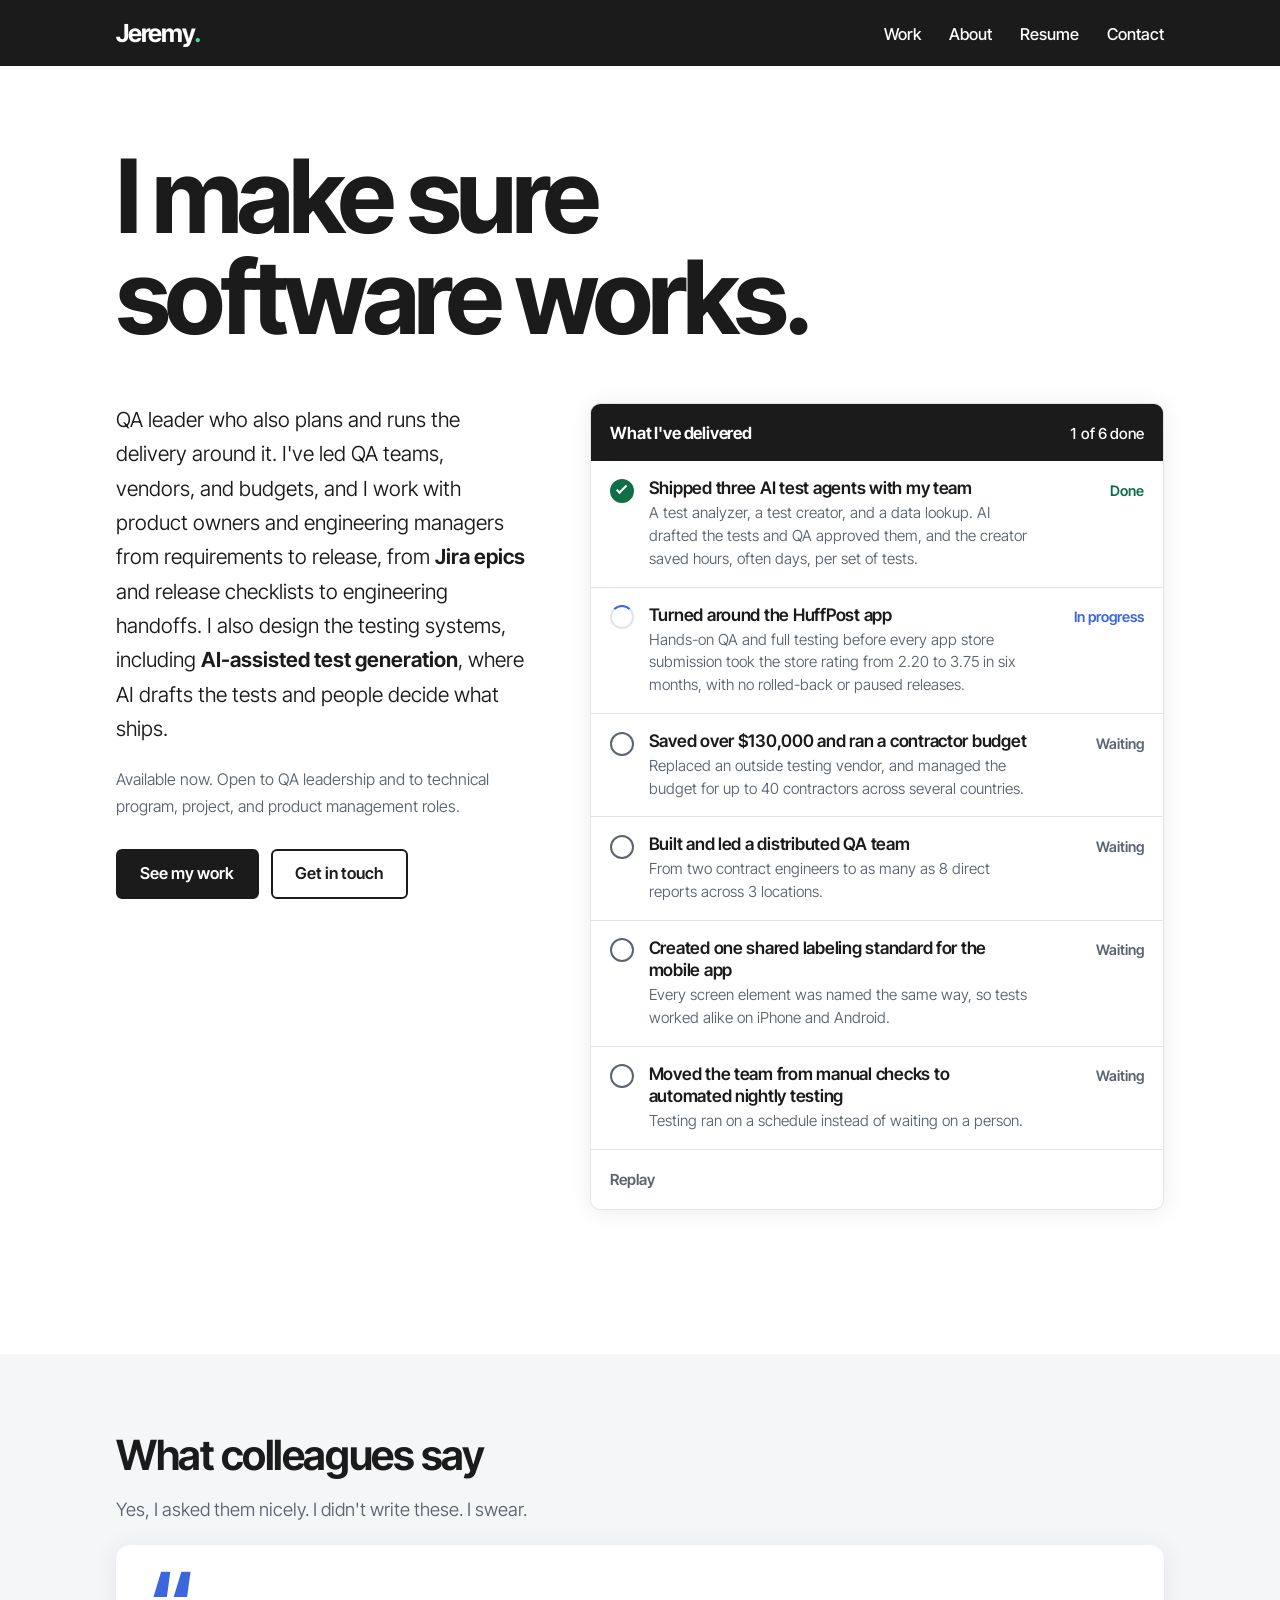
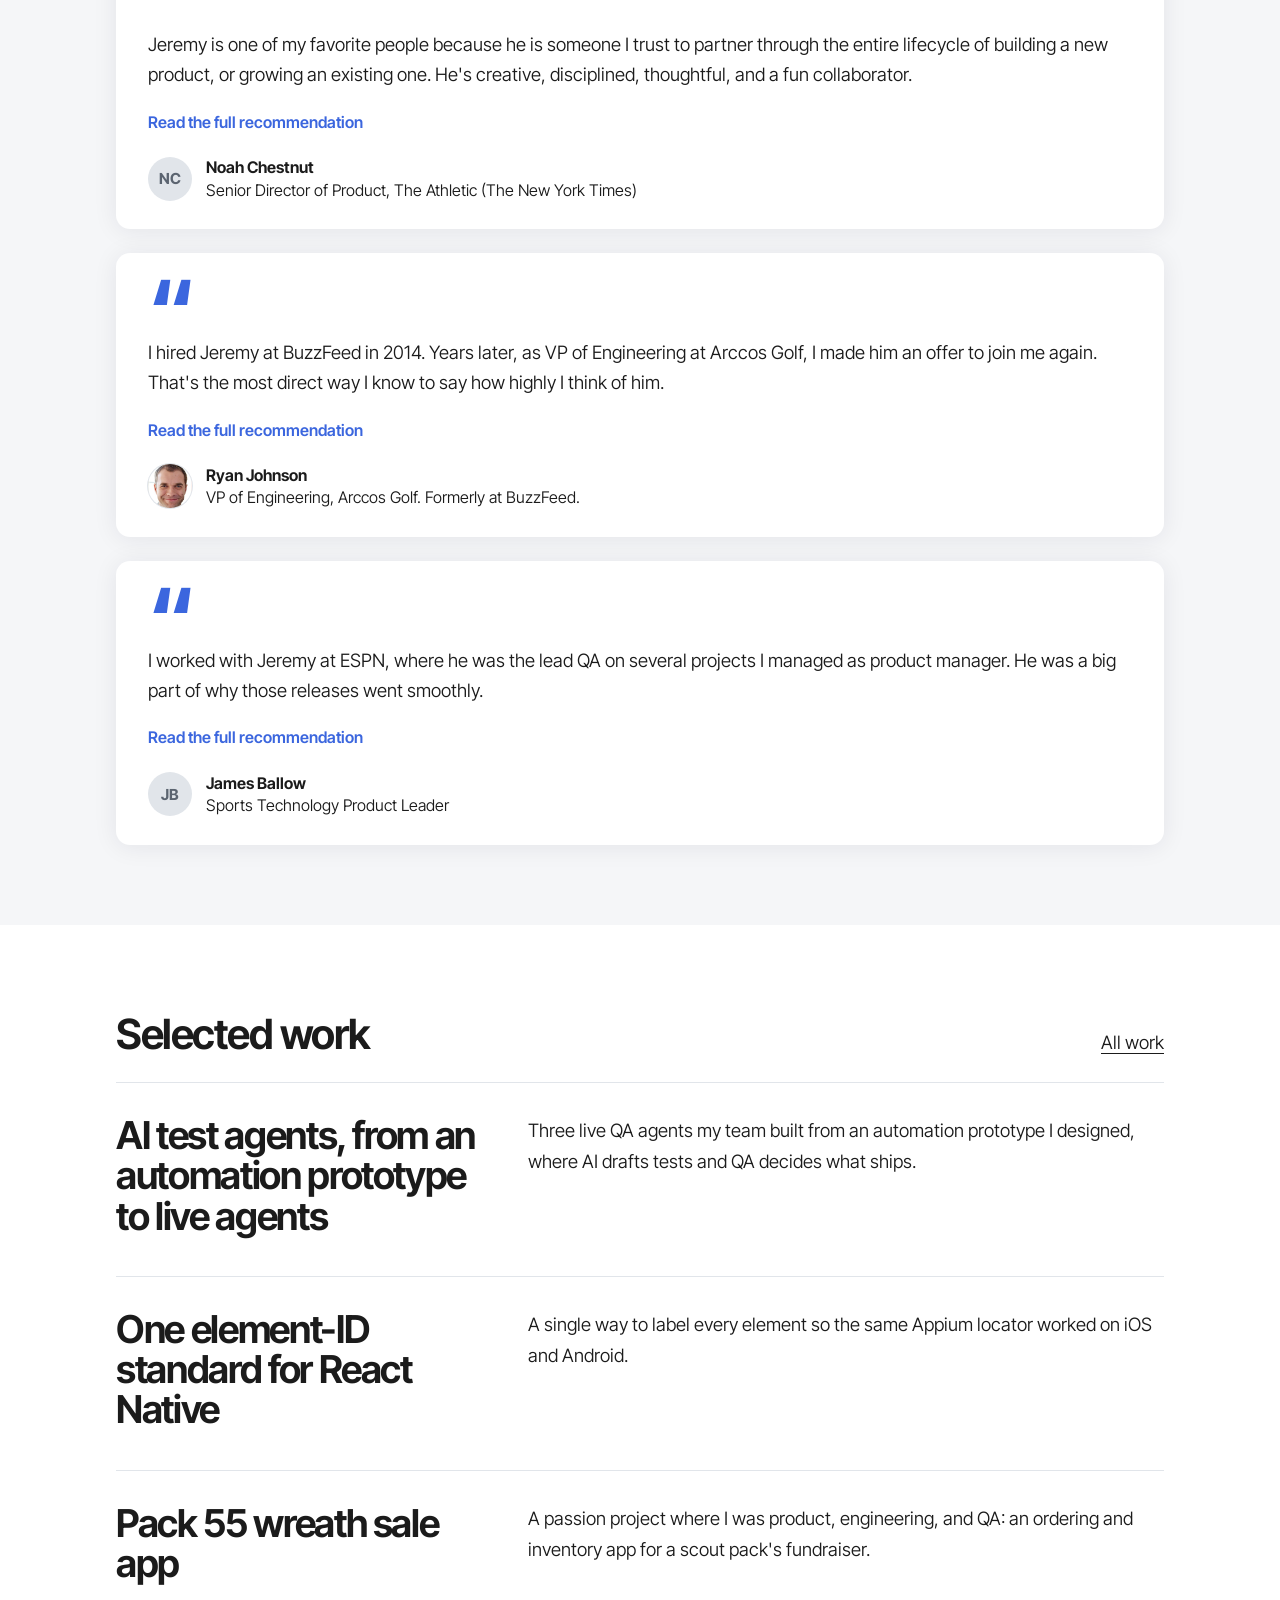
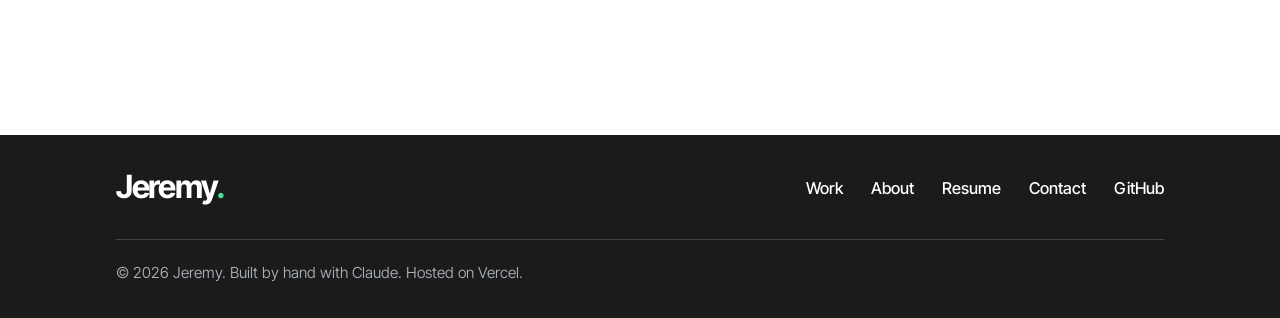
==== index.html @ 6f670409 "Home: reword HuffPost delivered row Co-Authored-By: Claude Sonnet 5.5 <noreply@anthropic.com> Claude" ====
<!doctype html>
<html lang="en">
<head>
<meta charset="utf-8">
<meta name="viewport" content="width=device-width, initial-scale=1">
<title>Jeremy | Quality &amp; Technical Program Leader</title>
<meta name="description" content="QA leader who also plans and runs delivery: requirements to release with product and engineering, plus teams, vendors, budgets, and AI-assisted testing.">
<meta property="og:type" content="website">
<meta property="og:site_name" content="Jeremy">
<meta property="og:title" content="Jeremy | Quality &amp; Technical Program Leader">
<meta property="og:description" content="QA leader who also plans and runs delivery: requirements to release with product and engineering, plus teams, vendors, budgets, and AI-assisted testing.">
<meta property="og:image" content="https://www.jeremy-back.com/assets/og-image.png">
<meta property="og:image:width" content="1200">
<meta property="og:image:height" content="630">
<meta property="og:image:alt" content="I make sure software works. Quality &amp; Technical Program Leader, available now.">
<meta name="twitter:card" content="summary_large_image">
<link rel="icon" href="/favicon.svg" type="image/svg+xml">
<link rel="preconnect" href="https://fonts.googleapis.com">
<link rel="preconnect" href="https://fonts.gstatic.com" crossorigin>
<link rel="stylesheet" href="https://fonts.googleapis.com/css2?family=Inter+Tight:wght@100..900&amp;display=swap">
<link rel="stylesheet" href="/assets/styles.css?v=20261027e">
</head>
<body>
<a class="skip" href="#main">Skip to content</a>

<header class="site-head">
  <div class="wrap bar">
    <a class="brand" href="/">Jeremy<span class="brand__dot">.</span></a>
    <nav aria-label="Main">
      <ul class="nav">
        <li><a href="/work">Work</a></li>
        <li><a href="/about">About</a></li>
        <li><a href="/resume">Resume</a></li>
        <li><a href="/contact">Contact</a></li>
      </ul>
    </nav>
  </div>
</header>

<main id="main">
  <section class="hero wrap">
    <h1 class="hero__title">I make sure software works.</h1>

    <div class="hero__grid">
      <div class="hero__intro">
        <p class="lede">QA leader who also plans and runs the delivery around it. I've led QA teams, vendors, and budgets, and I work with product owners and engineering managers from requirements to release, from <strong>Jira epics</strong> and release checklists to engineering handoffs. I also design the testing systems, including <strong>AI-assisted test generation</strong>, where AI drafts the tests and people decide what ships.</p>
        <p class="hero__open">Available now. Open to QA leadership and to technical program, project, and product management roles.</p>
        <div class="actions">
          <a class="btn" href="/work">See my work</a>
          <a class="btn btn--plain" href="/contact">Get in touch</a>
        </div>
      </div>

      <div class="run" data-run>
        <div class="run__head">
          <span class="run__title">What I've delivered</span>
          <span class="run__sum" data-run-summary role="status">6 of 6 done</span>
        </div>
        <ul class="run__list">
          <li class="run__row" data-state="passed">
            <span class="run__icon" aria-hidden="true"></span>
            <span>
              <span class="run__name">Shipped three AI test agents with my team</span>
              <span class="run__detail">A test analyzer, a test creator, and a data lookup. AI drafted the tests and QA approved them, and the creator saved hours, often days, per set of tests.</span>
            </span>
            <span class="run__status">Done</span>
          </li>
          <li class="run__row" data-state="passed">
            <span class="run__icon" aria-hidden="true"></span>
            <span>
              <span class="run__name">Turned around the HuffPost app</span>
              <span class="run__detail">Hands-on QA and full testing before every app store submission took the store rating from 2.20 to 3.75 in six months, with no rolled-back or paused releases.</span>
            </span>
            <span class="run__status">Done</span>
          </li>
          <li class="run__row" data-state="passed">
            <span class="run__icon" aria-hidden="true"></span>
            <span>
              <span class="run__name">Saved over $130,000 and ran a contractor budget</span>
              <span class="run__detail">Replaced an outside testing vendor, and managed the budget for up to 40 contractors across several countries.</span>
            </span>
            <span class="run__status">Done</span>
          </li>
          <li class="run__row" data-state="passed">
            <span class="run__icon" aria-hidden="true"></span>
            <span>
              <span class="run__name">Built and led a distributed QA team</span>
              <span class="run__detail">From two contract engineers to as many as 8 direct reports across 3 locations.</span>
            </span>
            <span class="run__status">Done</span>
          </li>
          <li class="run__row" data-state="passed">
            <span class="run__icon" aria-hidden="true"></span>
            <span>
              <span class="run__name">Created one shared labeling standard for the mobile app</span>
              <span class="run__detail">Every screen element was named the same way, so tests worked alike on iPhone and Android.</span>
            </span>
            <span class="run__status">Done</span>
          </li>
          <li class="run__row" data-state="passed">
            <span class="run__icon" aria-hidden="true"></span>
            <span>
              <span class="run__name">Moved the team from manual checks to automated nightly testing</span>
              <span class="run__detail">Testing ran on a schedule instead of waiting on a person.</span>
            </span>
            <span class="run__status">Done</span>
          </li>
        </ul>
        <div class="run__foot">
          <button class="run__replay" type="button" data-run-replay>Replay</button>
        </div>
        <div class="stamp" aria-hidden="true">Approved</div>
      </div>
    </div>
  </section>

  <section class="band" id="testimonials" aria-labelledby="testimonials-title">
    <div class="wrap">
      <h2 id="testimonials-title">What colleagues say</h2>
      <p class="section__note">Yes, I asked them nicely. I didn't write these. I swear.</p>
    </div>
    <div class="wrap quote-grid">
      <figure class="quote-card quote-card--wide">
        <blockquote class="quote-card__text">
          <p>Jeremy is one of my favorite people because he is someone I trust to partner through the entire lifecycle of building a new product, or growing an existing one. He's creative, disciplined, thoughtful, and a fun collaborator.</p>
          <div class="quote-card__rest" id="quote-rest-3">
          <p>Back when we started the BuzzFeed News app, Jeremy was one of the core team members who helped us go from sketches on a whiteboard to an award-winning iOS and Android app, and a homegrown CMS to boot. He ensured we refined scope to minimize risk, he helped us execute our most complex features related to personalization, and he was a force building momentum each and every day.</p>
          <p>He's also just good people and a good friend. Nuff said.</p>
          </div>
        </blockquote>
        <figcaption class="quote-card__who">
          <span class="avatar avatar--initials" aria-hidden="true">NC</span>
          <span><strong>Noah Chestnut</strong><br>Senior Director of Product, The Athletic (The New York Times)</span>
        </figcaption>
      </figure>
      <figure class="quote-card quote-card--wide">
        <blockquote class="quote-card__text">
          <p>I hired Jeremy at BuzzFeed in 2014. Years later, as VP of Engineering at Arccos Golf, I made him an offer to join me again. That's the most direct way I know to say how highly I think of him.</p>
          <div class="quote-card__rest" id="quote-rest-1">
          <p>When Jeremy joined, BuzzFeed had no mobile QA function. He built it from scratch: the process, the tooling, the team, and the culture around quality. He did it while our apps were scaling to millions of users. He didn't treat QA as a gate at the end of the process. He got into product and engineering conversations early, so problems were caught while they were still cheap to fix. Engineers trusted him because he was rigorous without being a bottleneck, and because he understood the tradeoffs behind a release, not just the bug count.</p>
          <p>He also has unusually good operational and business instincts for a QA leader. It surprised no one who knew him that he went on to manage budgets, vendor contracts and a 40-person contractor program.</p>
          <p>If you're building or rebuilding a quality org, hire Jeremy. I've tried to twice.</p>
          </div>
        </blockquote>
        <figcaption class="quote-card__who">
          <img class="avatar" src="/assets/ryan-johnson.jpg" width="320" height="320" alt="" loading="lazy">
          <span><strong>Ryan Johnson</strong><br>VP of Engineering, Arccos Golf. Formerly at BuzzFeed.</span>
        </figcaption>
      </figure>
      <figure class="quote-card quote-card--wide">
        <blockquote class="quote-card__text">
          <p>I worked with Jeremy at ESPN, where he was the lead QA on several projects I managed as product manager. He was a big part of why those releases went smoothly.</p>
          <div class="quote-card__rest" id="quote-rest-2">
          <p>Jeremy has good instincts and a strong eye for product quality. He understood the whole product, not just the test plan. He knew how the engineering worked, why design made the choices it did, and what we were measuring on the analytics side, and that made his feedback more useful than most. He was also a clear communicator, so issues got raised early and everyone knew where things stood. He was always looking for ways to automate testing and help the team move faster without cutting corners. It's no surprise to see he has kept building on that since.</p>
          <p>I would recommend Jeremy to any team looking for a QA leader.</p>
          </div>
        </blockquote>
        <figcaption class="quote-card__who">
          <span class="avatar avatar--initials" aria-hidden="true">JB</span>
          <span><strong>James Ballow</strong><br>Sports Technology Product Leader</span>
        </figcaption>
      </figure>
      <!-- To add a testimonial: copy a quote-card--wide figure above, with the sender's permission. -->
    </div>
  </section>

  <section class="section wrap" aria-labelledby="selected-work">
    <div class="section__head">
      <h2 id="selected-work">Selected work</h2>
      <a href="/work">All work</a>
    </div>

    <article class="work-row">
      <h3 class="work-row__title"><a href="/work/agents">AI test agents, from an automation prototype to live agents</a></h3>
      <div class="work-row__body">
        <p>Three live QA agents my team built from an automation prototype I designed, where AI drafts tests and QA decides what ships.</p>
      </div>
    </article>

    <article class="work-row">
      <h3 class="work-row__title"><a href="/work#react-native-ids">One element-ID standard for React Native</a></h3>
      <div class="work-row__body">
        <p>A single way to label every element so the same Appium locator worked on iOS and Android.</p>
      </div>
    </article>

    <article class="work-row">
      <h3 class="work-row__title"><a href="/work/wreath">Pack 55 wreath sale app</a></h3>
      <div class="work-row__body">
        <p>A passion project where I was product, engineering, and QA: an ordering and inventory app for a scout pack's fundraiser.</p>
      </div>
    </article>
  </section>
</main>

<footer class="site-foot">
  <div class="wrap bar">
    <a class="brand" href="/">Jeremy<span class="brand__dot">.</span></a>
    <nav aria-label="Footer">
      <ul class="nav">
        <li><a href="/work">Work</a></li>
        <li><a href="/about">About</a></li>
        <li><a href="/resume">Resume</a></li>
        <li><a href="/contact">Contact</a></li>
        <li><a href="https://github.com/jbackattack">GitHub</a></li>
      </ul>
    </nav>
  </div>
  <div class="wrap"><p class="site-foot__note">&copy; 2026 Jeremy. Built by hand with Claude. Hosted on Vercel.</p></div>
</footer>

<script src="/assets/app.js" defer></script>
<script src="/assets/testimonials.js" defer></script>
</body>
</html>
---- assets/styles.css ----
/* ------------------------------------------------------------
   Tokens
   ------------------------------------------------------------ */
:root {
  --bg: #FFFFFF;
  --panel: #F5F6F8;
  --ink: #1B1B1B;
  --muted: #5B6470;
  --rule: #E1E5EA;
  --blue: #3B66DE;
  --blue-soft: #C3D0F7;
  --pass: #0F6F49;
  --pass-bright: #4ADE9B;
  --bar: #1B1B1B;
  --bar-text: #FFFFFF;
  --bar-muted: #A9B0B9;
  --todo: #FFE066;

  --font: "Inter Tight", "Helvetica Neue", Arial, sans-serif;

  --gutter: clamp(1.25rem, 5vw, 3.5rem);
  --measure: 62ch;
  --max: 1160px;
  --shadow: 0 2px 24px rgba(20, 30, 50, 0.08);
}

/* ------------------------------------------------------------
   Base
   ------------------------------------------------------------ */
*,
*::before,
*::after { box-sizing: border-box; }

html { -webkit-text-size-adjust: 100%; scroll-behavior: smooth; }

body {
  margin: 0;
  background: var(--bg);
  color: var(--ink);
  font-family: var(--font);
  font-size: 1.15rem;
  font-weight: 350;
  line-height: 1.7;
}

strong { font-weight: 650; }

img, svg { max-width: 100%; display: block; }

a { color: var(--ink); text-underline-offset: 0.22em; text-decoration-thickness: 1px; }
a:hover { color: var(--blue); text-decoration-thickness: 2px; }

:focus-visible {
  outline: 3px solid var(--blue);
  outline-offset: 3px;
}

.skip {
  position: absolute;
  left: -999px;
  top: 0;
  background: var(--blue);
  color: #fff;
  padding: 0.6rem 1rem;
  z-index: 10;
}
.skip:focus { left: 0; }

.wrap {
  width: 100%;
  max-width: var(--max);
  margin: 0 auto;
  padding-left: var(--gutter);
  padding-right: var(--gutter);
}

/* Placeholder marker. Search for class="todo" before publishing. */
.todo {
  background: var(--todo);
  color: #000;
  padding: 0 0.3em;
}

/* ------------------------------------------------------------
   Type
   ------------------------------------------------------------ */
h1, h2, h3 {
  font-weight: 650;
  letter-spacing: -0.035em;
  line-height: 1.05;
  margin: 0;
  color: var(--ink);
}

h2 { font-size: clamp(1.9rem, 4vw, 2.6rem); margin-bottom: 1rem; }
h3 { font-size: 1.35rem; letter-spacing: -0.02em; line-height: 1.2; margin-bottom: 0.4rem; }

.page-title {
  font-size: clamp(2.6rem, 7vw, 5rem);
  letter-spacing: -0.04em;
  line-height: 1;
  max-width: 18ch;
}

.lede {
  font-size: 1.3rem;
  line-height: 1.65;
  max-width: 48ch;
  margin: 1.5rem 0 0;
}

.prose { max-width: var(--measure); }
.prose p { margin: 0 0 1.2rem; }
.prose ul { padding-left: 1.2rem; margin: 0 0 1.2rem; }
.prose li { margin-bottom: 0.5rem; }

.center { text-align: center; }
.center .lede { margin-left: auto; margin-right: auto; }

/* ------------------------------------------------------------
   Header and footer: one dark bar system
   ------------------------------------------------------------ */
.site-head,
.site-foot {
  background: var(--bar);
  color: var(--bar-text);
}

.bar {
  display: flex;
  justify-content: space-between;
  align-items: center;
  flex-wrap: wrap;
  gap: 0.5rem 2rem;
  padding-top: 1.1rem;
  padding-bottom: 1.1rem;
}

.brand {
  font-weight: 700;
  font-size: 1.55rem;
  letter-spacing: -0.04em;
  line-height: 1;
  color: var(--bar-text);
  text-decoration: none;
}
.brand:hover { color: var(--bar-text); }
.brand__dot { color: var(--pass-bright); }

.nav {
  display: flex;
  flex-wrap: wrap;
  gap: 0.25rem 1.75rem;
  list-style: none;
  margin: 0;
  padding: 0;
}

.nav a {
  font-weight: 500;
  font-size: 1.02rem;
  color: var(--bar-text);
  text-decoration: none;
  padding-bottom: 2px;
  border-bottom: 2px solid transparent;
}
.nav a:hover { color: var(--bar-text); border-bottom-color: var(--bar-muted); }
.nav a[aria-current="page"] { border-bottom-color: var(--pass-bright); }

.site-foot { margin-top: clamp(4rem, 9vw, 7rem); }
.site-foot .bar { padding-top: 2.25rem; padding-bottom: 2.25rem; }
.site-foot .brand { font-size: 2rem; }

.site-foot__note {
  margin: 0;
  padding: 1.25rem 0 2rem;
  border-top: 1px solid rgba(255, 255, 255, 0.18);
  font-size: 0.95rem;
  color: var(--bar-muted);
}

/* ------------------------------------------------------------
   Buttons
   ------------------------------------------------------------ */
.actions { display: flex; flex-wrap: wrap; gap: 0.75rem; margin-top: 1.75rem; }

.btn {
  display: inline-block;
  font-weight: 600;
  font-size: 1.02rem;
  line-height: 1.2;
  padding: 0.85rem 1.4rem;
  border: 2px solid var(--ink);
  border-radius: 6px;
  background: var(--ink);
  color: #fff;
  text-decoration: none;
  cursor: pointer;
}
.btn:hover { background: var(--blue); border-color: var(--blue); color: #fff; }

.btn--plain { background: transparent; color: var(--ink); }
.btn--plain:hover { background: var(--ink); border-color: var(--ink); color: #fff; }

/* ------------------------------------------------------------
   Hero + checks panel (home)
   ------------------------------------------------------------ */
.hero {
  padding-top: clamp(2.5rem, 7vw, 5rem);
  padding-bottom: clamp(1.5rem, 4vw, 3rem);
}

.hero__title {
  font-size: clamp(2.9rem, 8.5vw, 6.4rem);
  font-weight: 700;
  letter-spacing: -0.045em;
  line-height: 0.98;
  max-width: 13ch;
}

.hero__grid {
  display: grid;
  grid-template-columns: minmax(0, 5fr) minmax(0, 7fr);
  gap: 2.5rem 4rem;
  margin-top: clamp(2rem, 5vw, 3.5rem);
  align-items: start;
}

.hero__intro .lede { margin-top: 0; }
.hero__open { margin: 1.25rem 0 0; color: var(--muted); font-size: 1rem; max-width: 46ch; }

.run {
  position: relative;
  background: var(--bg);
  border: 1px solid var(--rule);
  border-radius: 10px;
  box-shadow: var(--shadow);
  margin-bottom: 2rem;
}

.run__head {
  display: flex;
  justify-content: space-between;
  align-items: baseline;
  flex-wrap: wrap;
  gap: 0.25rem 1rem;
  padding: 0.9rem 1.2rem;
  background: var(--bar);
  color: var(--bar-text);
  border-radius: 9px 9px 0 0;
}
.run__title { font-weight: 650; font-size: 1.05rem; letter-spacing: -0.01em; }
.run__sum { font-weight: 500; font-size: 0.95rem; font-variant-numeric: tabular-nums; color: var(--bar-text); }

.run__list { list-style: none; margin: 0; padding: 0; }

.run__row {
  display: grid;
  grid-template-columns: 1.5rem minmax(0, 1fr) 5.9rem;
  gap: 0.9rem;
  align-items: start;
  padding: 1rem 1.2rem;
  border-top: 1px solid var(--rule);
}
.run__row:first-child { border-top: 0; }
@media (max-width: 480px) {
  .run__row { grid-template-columns: 1.5rem minmax(0, 1fr) 4.7rem; gap: 0.7rem; padding-left: 1rem; padding-right: 1rem; }
  .run__status { font-size: 0.78rem; }
}

.run__name { display: block; font-weight: 600; font-size: 1.08rem; letter-spacing: -0.015em; line-height: 1.3; }
.run__detail { display: block; font-size: 0.95rem; line-height: 1.5; color: var(--muted); margin-top: 0.15rem; }
.run__status { font-weight: 600; font-size: 0.9rem; color: var(--muted); padding-top: 0.1rem; text-align: right; white-space: nowrap; }

.run__icon {
  position: relative;
  width: 1.5rem;
  height: 1.5rem;
  border-radius: 50%;
  border: 2px solid var(--muted);
  margin-top: 0.1rem;
}

.run__row[data-state="running"] .run__icon {
  border-color: var(--rule);
  border-top-color: var(--blue);
  animation: spin 0.8s linear infinite;
}
.run__row[data-state="running"] .run__status { color: var(--blue); }

.run__row[data-state="passed"] .run__icon { background: var(--pass); border-color: var(--pass); }
.run__row[data-state="passed"] .run__icon::after {
  content: "";
  position: absolute;
  left: 0.42rem;
  top: 0.15rem;
  width: 0.34rem;
  height: 0.7rem;
  border: solid #fff;
  border-width: 0 2px 2px 0;
  transform: rotate(45deg);
}
.run__row[data-state="passed"] .run__status { color: var(--pass); }

.run__foot { padding: 0.8rem 1.2rem 0.95rem; border-top: 1px solid var(--rule); }
.run__replay {
  font-family: inherit;
  font-weight: 600;
  font-size: 0.95rem;
  background: none;
  border: 0;
  padding: 0;
  color: var(--blue);
  text-decoration: underline;
  text-underline-offset: 0.2em;
  cursor: pointer;
}
.run__replay[disabled] { color: var(--muted); text-decoration: none; cursor: default; }

.stamp {
  position: absolute;
  right: -0.5rem;
  bottom: -1.7rem;
  font-weight: 800;
  font-size: 2.2rem;
  letter-spacing: -0.02em;
  line-height: 1;
  text-transform: uppercase;
  color: var(--pass);
  background: var(--bg);
  border: 4px solid var(--pass);
  border-radius: 4px;
  padding: 0.4rem 1rem 0.35rem;
  box-shadow: inset 0 0 0 3px var(--bg), inset 0 0 0 5px var(--pass);
  opacity: 0;
  transform: rotate(-8deg) scale(1.6);
  transform-origin: 100% 100%;
  pointer-events: none;
}

.run.is-approved .stamp {
  opacity: 1;
  transform: rotate(-8deg) scale(1);
  transition: opacity 0.12s ease-out, transform 0.28s cubic-bezier(0.2, 1.5, 0.4, 1);
}

@keyframes spin { to { transform: rotate(360deg); } }

/* ------------------------------------------------------------
   Sections and work rows
   ------------------------------------------------------------ */
.section { padding-top: clamp(3rem, 7vw, 5.5rem); }
.section__head {
  display: flex;
  justify-content: space-between;
  align-items: baseline;
  flex-wrap: wrap;
  gap: 0.5rem 2rem;
  margin-bottom: 1.5rem;
}
.section__head h2 { margin-bottom: 0; }
.section__head:has(+ .section__note) { margin-bottom: 0.5rem; }
.section__note { margin: 0 0 1.25rem; color: var(--muted); max-width: 40rem; }
/* inner pages: pull the first section closer to the page title block */
.hero:has(.page-title) + .section { padding-top: clamp(1.5rem, 4vw, 2.5rem); }

.work-row {
  display: grid;
  grid-template-columns: minmax(0, 4fr) minmax(0, 7fr);
  gap: 1rem 3rem;
  padding: 2rem 0 2.5rem;
  border-top: 1px solid var(--rule);
}

.work-row__title {
  font-weight: 650;
  font-size: clamp(1.7rem, 3.4vw, 2.4rem);
  letter-spacing: -0.035em;
  line-height: 1.05;
  margin: 0;
}
.work-row__title a { color: var(--ink); text-decoration: none; }
.work-row__title a:hover { color: var(--blue); text-decoration: underline; text-decoration-thickness: 3px; text-underline-offset: 0.15em; }

.work-row__body p { margin: 0 0 1rem; max-width: var(--measure); }

.facts {
  display: grid;
  grid-template-columns: auto minmax(0, 1fr);
  gap: 0.35rem 1.25rem;
  margin: 1.25rem 0 0;
  font-size: 1rem;
}
.facts dt { font-weight: 650; color: var(--muted); }
.facts dd { margin: 0; }
.facts + p { margin-top: 1.25rem; }

/* ------------------------------------------------------------
   Case study flow
   ------------------------------------------------------------ */
.flow {
  list-style: none;
  margin: 2rem 0 0.75rem;
  padding: 0;
  display: grid;
  grid-template-columns: repeat(5, minmax(0, 1fr));
  counter-reset: step;
}

.flow__step {
  counter-increment: step;
  background: var(--panel);
  border: 1px solid var(--rule);
  margin-left: -1px;
  padding: 1rem 1rem 1.2rem;
}
.flow__step:first-child { margin-left: 0; border-radius: 8px 0 0 8px; }
.flow__step:last-child { border-radius: 0 8px 8px 0; }

.flow__step--gate { background: #fff; border: 2px solid var(--pass); position: relative; z-index: 1; }

.flow__name {
  display: block;
  font-weight: 700;
  font-size: 1.2rem;
  letter-spacing: -0.025em;
  line-height: 1.15;
  margin-bottom: 0.4rem;
}
.flow__name::before { content: counter(step) ". "; color: var(--muted); }
.flow__step--gate .flow__name { color: var(--pass); }
.flow__step p { margin: 0; font-size: 0.95rem; line-height: 1.5; }

.callout-row { display: grid; grid-template-columns: 1fr 1fr; gap: 1rem; margin-top: 1.5rem; }
.callout { margin-top: 1.5rem; border-left: 4px solid var(--blue); background: var(--panel); border-radius: 0 10px 10px 0; padding: 1rem 1.25rem; }
.callout p { margin: 0.35rem 0 0; font-size: 1rem; line-height: 1.5; }
.callout__label { font-size: 0.8rem; font-weight: 700; letter-spacing: 0.06em; text-transform: uppercase; color: var(--muted); }
@media (max-width: 640px) { .callout-row { grid-template-columns: 1fr; } }
.figcap { font-size: 0.95rem; color: var(--muted); margin: 0 0 2rem; max-width: var(--measure); }

/* ------------------------------------------------------------
   About, testimonials, contact
   ------------------------------------------------------------ */
.photo-wrap { padding-top: 0; }
.headshot { display: block; width: 100%; max-width: 20rem; height: auto; border-radius: 10px; }
.photo-slot {
  display: grid;
  place-items: center;
  aspect-ratio: 16 / 9;
  max-width: 44rem;
  border: 2px dashed var(--rule);
  border-radius: 10px;
  text-align: center;
  padding: 1rem;
}

.split {
  display: grid;
  grid-template-columns: minmax(0, 4fr) minmax(0, 7fr);
  gap: 1rem 3rem;
  padding: 2rem 0 2.5rem;
  border-top: 1px solid var(--rule);
}
.split h2 { margin: 0; }

.stack { display: grid; gap: 1.5rem; }
.stack h3 { margin-bottom: 0.15rem; }
.stack p, .stack ul { margin: 0; }
.stack ul { padding-left: 1.2rem; }

.role { margin: 0 0 1.5rem; }
.role h3 { margin-bottom: 0.15rem; }
.role__meta { margin: 0 0 0.75rem; color: var(--muted); font-size: 1rem; }
.role ul { margin: 0; padding-left: 1.2rem; }
.role li { margin-bottom: 0.4rem; }

.band { background: var(--panel); margin-top: clamp(2rem, 5vw, 4rem); padding: clamp(3rem, 7vw, 5rem) 0; }

.quote-grid {
  display: grid;
  grid-template-columns: repeat(auto-fit, minmax(17rem, 1fr));
  gap: 1.5rem;
}

.quote-card {
  display: flex;
  flex-direction: column;
  gap: 1.25rem;
  margin: 0;
  padding: 2rem 2rem 1.75rem;
  background: var(--bg);
  border-radius: 14px;
  box-shadow: var(--shadow);
}
.quote-card::before {
  content: "\201C";
  font-size: 5rem;
  font-weight: 800;
  line-height: 0.6;
  height: 2rem;
  color: var(--blue);
}
.quote-card__text { margin: 0; font-size: 1.15rem; line-height: 1.65; }
.quote-card__who { display: flex; align-items: center; gap: 0.9rem; margin-top: auto; font-size: 1rem; line-height: 1.4; }
.avatar { flex: none; width: 2.75rem; height: 2.75rem; border-radius: 50%; background: var(--rule); }
.avatar--initials { display: grid; place-items: center; font-size: 0.95rem; font-weight: 700; color: var(--muted); }
img.avatar { object-fit: cover; box-shadow: 0 0 0 1px var(--rule); }
.quote-card--wide { grid-column: 1 / -1; }
.quote-card--wide .quote-card__text p { margin: 0 0 1rem; }
.quote-card--wide .quote-card__text p:last-child { margin-bottom: 0; }
.quote-card--wide .quote-card__rest p { margin: 0 0 1rem; }
.quote-card--wide .quote-card__rest p:last-child { margin-bottom: 0; }
.quote-card__rest[hidden] { display: none; }
.quote-card__toggle {
  margin: 0;
  padding: 0;
  border: 0;
  background: none;
  font: inherit;
  font-size: 1rem;
  font-weight: 600;
  color: var(--blue);
  cursor: pointer;
}
.quote-card__rest:not([hidden]) + .quote-card__toggle { margin-top: 1rem; }
.quote-card__toggle:hover { text-decoration: underline; }
.quote-card__toggle:focus-visible { outline: 2px solid var(--blue); outline-offset: 3px; border-radius: 3px; }

.contact-list {
  list-style: none;
  margin: 2.5rem auto 0;
  padding: 0;
  max-width: 38rem;
  text-align: left;
}
.contact-list li {
  display: grid;
  grid-template-columns: 7rem minmax(0, 1fr);
  gap: 0.5rem 1.5rem;
  align-items: baseline;
  border-top: 1px solid var(--rule);
  padding: 1rem 0;
}
.contact-list strong { font-weight: 650; }

/* ------------------------------------------------------------
   Responsive
   ------------------------------------------------------------ */
@media (max-width: 860px) {
  .hero__grid,
  .work-row,
  .split { grid-template-columns: minmax(0, 1fr); }

  .flow { grid-template-columns: minmax(0, 1fr); }
  .flow__step { margin-left: 0; margin-top: -1px; border-radius: 0; }
  .flow__step:first-child { margin-top: 0; border-radius: 8px 8px 0 0; }
  .flow__step:last-child { border-radius: 0 0 8px 8px; }

  .contact-list li { grid-template-columns: minmax(0, 1fr); }
  .stamp { right: 0.5rem; font-size: 1.9rem; }
}

@media (prefers-reduced-motion: reduce) {
  html { scroll-behavior: auto; }
  .run__row[data-state="running"] .run__icon { animation: none; }
  .run.is-approved .stamp { transition: none; }
}

.center .page-title { margin-left: auto; margin-right: auto; }

/* ------------------------------------------------------------
   Animated flow states (wreath sales flow)
   ------------------------------------------------------------ */
.flow--six { grid-template-columns: repeat(6, minmax(0, 1fr)); }

.flow--six .flow__step {
  position: relative;
  padding-bottom: 2.6rem;
  transition: opacity 0.25s ease, border-color 0.25s ease, box-shadow 0.25s ease;
}

.flow--six .flow__step[data-state="idle"] { opacity: 0.4; }

.flow--six .flow__step[data-state="active"] {
  border-color: var(--blue);
  box-shadow: inset 0 0 0 2px var(--blue);
  background: #fff;
  z-index: 1;
}
.flow--six .flow__step[data-state="active"] .flow__name { color: var(--blue); }

.flow--six .flow__step[data-state="done"] .flow__name { color: var(--pass); }
.flow--six .flow__step[data-state="done"]::after {
  content: "\2713";
  position: absolute;
  bottom: 0.7rem;
  right: 0.7rem;
  display: grid;
  place-items: center;
  width: 1.25rem;
  height: 1.25rem;
  border-radius: 50%;
  background: var(--pass);
  color: #fff;
  font-size: 0.75rem;
  font-weight: 700;
  line-height: 1;
}

@media (max-width: 1100px) and (min-width: 861px) {
  .flow--six { grid-template-columns: repeat(3, minmax(0, 1fr)); }
  .flow--six .flow__step:nth-child(4) { margin-left: 0; }
  .flow--six .flow__step:nth-child(n+4) { margin-top: -1px; }
  .flow--six .flow__step:nth-child(3) { border-radius: 0 8px 0 0; }
  .flow--six .flow__step:nth-child(4) { border-radius: 0 0 0 8px; }
  .flow--six .flow__step:nth-child(1) { border-radius: 8px 0 0 0; }
  .flow--six .flow__step:nth-child(6) { border-radius: 0 0 8px 0; }
  .flow--six .flow__step:nth-child(2),
  .flow--six .flow__step:nth-child(5) { border-radius: 0; }
}

@media (max-width: 860px) {
  .flow--six { grid-template-columns: minmax(0, 1fr); }
}

@media (prefers-reduced-motion: reduce) {
  .flow--six .flow__step { transition: none; }
}

.shots { display: grid; gap: 16px; grid-template-columns: repeat(2, minmax(0, 1fr)); margin: 16px 0; }
.shots figure { margin: 0; }
.shots img { width: 100%; height: auto; border: 1px solid var(--line, #d9d9d9); }
.shots figcaption { font-size: 0.875rem; margin-top: 6px; opacity: 0.75; }
@media (max-width: 640px) { .shots { grid-template-columns: 1fr; } }

.resume__contact { display: none; margin: 1rem 0 0; color: var(--muted); } /* shown on the PDF/print only; the Contact page has it on screen */

@media print {
  @page { size: Letter; margin: 0.5in 0.6in; }
  html { font-size: 10pt; }
  body { background: #fff; line-height: 1.4; }
  .site-head, .site-foot, .skip, .no-print, .photo-wrap { display: none !important; }
  .hero { padding: 0 0 0.4rem; }
  .page-title { font-size: 24pt; }
  .lede { font-size: 11pt; margin-top: 0.4rem; line-height: 1.4; max-width: none; }
  .resume__contact { display: block; margin-top: 0.4rem; font-size: 9.5pt; }
  .section { padding-top: 0; }
  .split { grid-template-columns: 1.3in 1fr; gap: 0.5rem; padding: 0.55rem 0; border-top: 1px solid #ccc; }
  .split h2 { font-size: 11pt; letter-spacing: 0; }
  .prose p, .role p { margin: 0 0 0.4rem; font-size: 9.5pt; line-height: 1.4; }
  .role { margin: 0 0 0.6rem; }
  .role h3, .role__meta { break-after: avoid; }
  .role h3 { font-size: 10.5pt; }
  .role__meta { font-size: 9pt; margin-bottom: 0.3rem; }
  .role li, .prose li { font-size: 9.5pt; margin-bottom: 0.2rem; line-height: 1.35; }
  .role li { break-inside: avoid; }
  a { color: inherit; text-decoration: none; }
}

/* Phones: keep brand and all nav links on one line */
@media (max-width: 640px) {
  .site-head .bar { flex-wrap: nowrap; gap: 0.5rem; padding-left: 20px; padding-right: 20px; }
  .site-head .brand { font-size: 1.2rem; }
  .site-head .nav { flex-wrap: nowrap; gap: 0.25rem clamp(0.6rem, 3.6vw, 1.4rem); }
  .site-head .nav a { font-size: clamp(0.7rem, 4vw, 1rem); white-space: nowrap; }
}
/* Very narrow phones: allow wrapping rather than overflow */
@media (max-width: 319px) {
  .site-head .bar, .site-head .nav { flex-wrap: wrap; }
}

/* Agents case study: tighter rhythm between the two halves of the page */
section[aria-labelledby="prototype"] { padding-top: clamp(1.5rem, 4vw, 2.5rem); }
section[aria-labelledby="prototype"] .section__head { margin-bottom: 0.75rem; }
.split .flow { margin-top: 0.4rem; }
.split .figcap { margin-bottom: 0; }
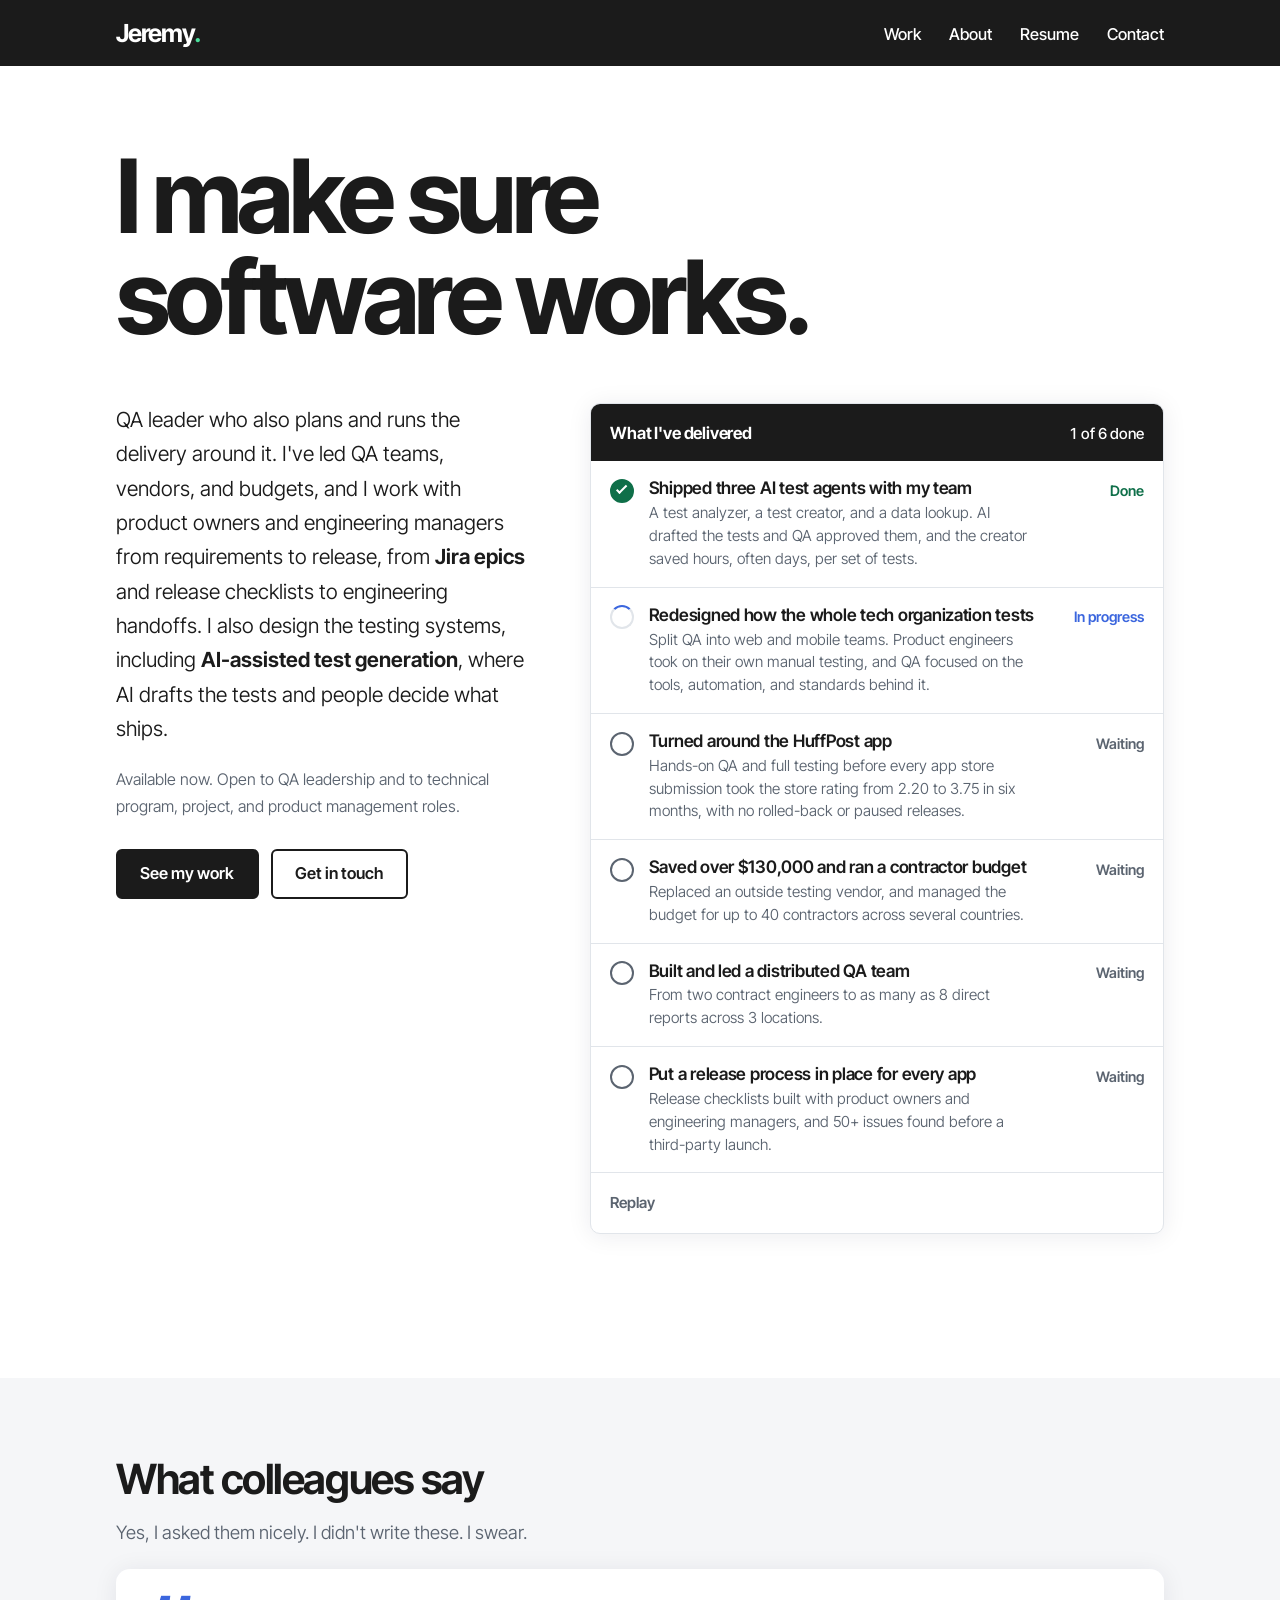
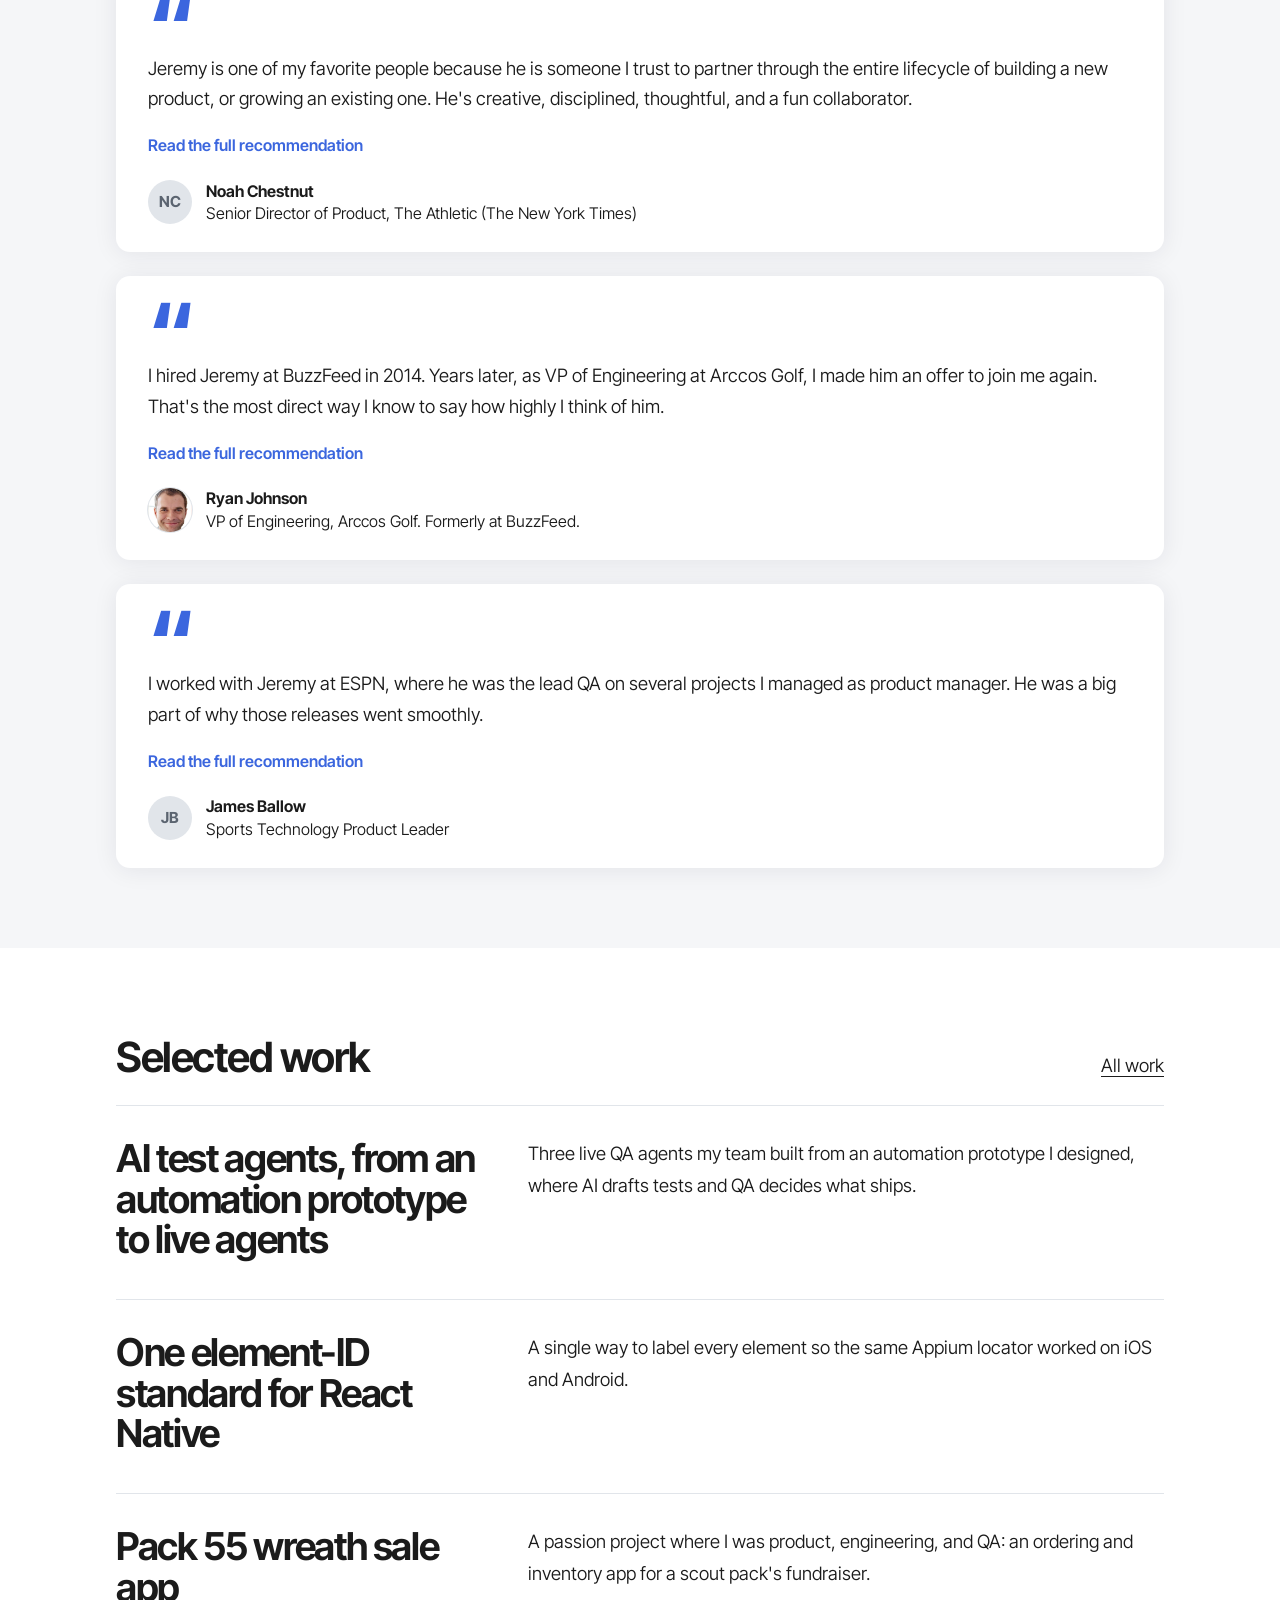
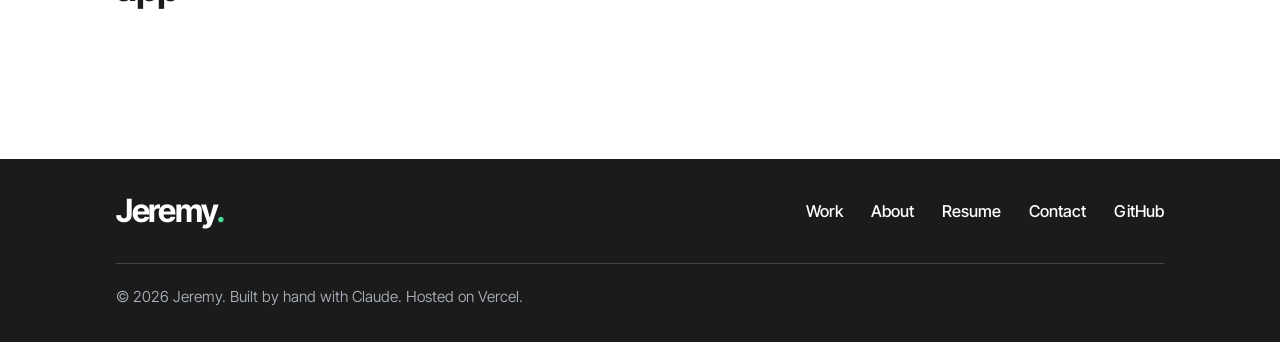
==== commit f84edfc4: "Home: macro-focused delivered rows Co-Authored-By: Claude Sonnet 5.5 <noreply@anthropic.com> Claude-" ====
--- a/index.html
+++ b/index.html
@@ -68,6 +68,14 @@
           <li class="run__row" data-state="passed">
             <span class="run__icon" aria-hidden="true"></span>
             <span>
+              <span class="run__name">Redesigned how the whole tech organization tests</span>
+              <span class="run__detail">Split QA into web and mobile teams. Product engineers took on their own manual testing, and QA focused on the tools, automation, and standards behind it.</span>
+            </span>
+            <span class="run__status">Done</span>
+          </li>
+          <li class="run__row" data-state="passed">
+            <span class="run__icon" aria-hidden="true"></span>
+            <span>
               <span class="run__name">Turned around the HuffPost app</span>
               <span class="run__detail">Hands-on QA and full testing before every app store submission took the store rating from 2.20 to 3.75 in six months, with no rolled-back or paused releases.</span>
             </span>
@@ -92,16 +100,8 @@
           <li class="run__row" data-state="passed">
             <span class="run__icon" aria-hidden="true"></span>
             <span>
-              <span class="run__name">Created one shared labeling standard for the mobile app</span>
-              <span class="run__detail">Every screen element was named the same way, so tests worked alike on iPhone and Android.</span>
-            </span>
-            <span class="run__status">Done</span>
-          </li>
-          <li class="run__row" data-state="passed">
-            <span class="run__icon" aria-hidden="true"></span>
-            <span>
-              <span class="run__name">Moved the team from manual checks to automated nightly testing</span>
-              <span class="run__detail">Testing ran on a schedule instead of waiting on a person.</span>
+              <span class="run__name">Put a release process in place for every app</span>
+              <span class="run__detail">Release checklists built with product owners and engineering managers, and 50+ issues found before a third-party launch.</span>
             </span>
             <span class="run__status">Done</span>
           </li>
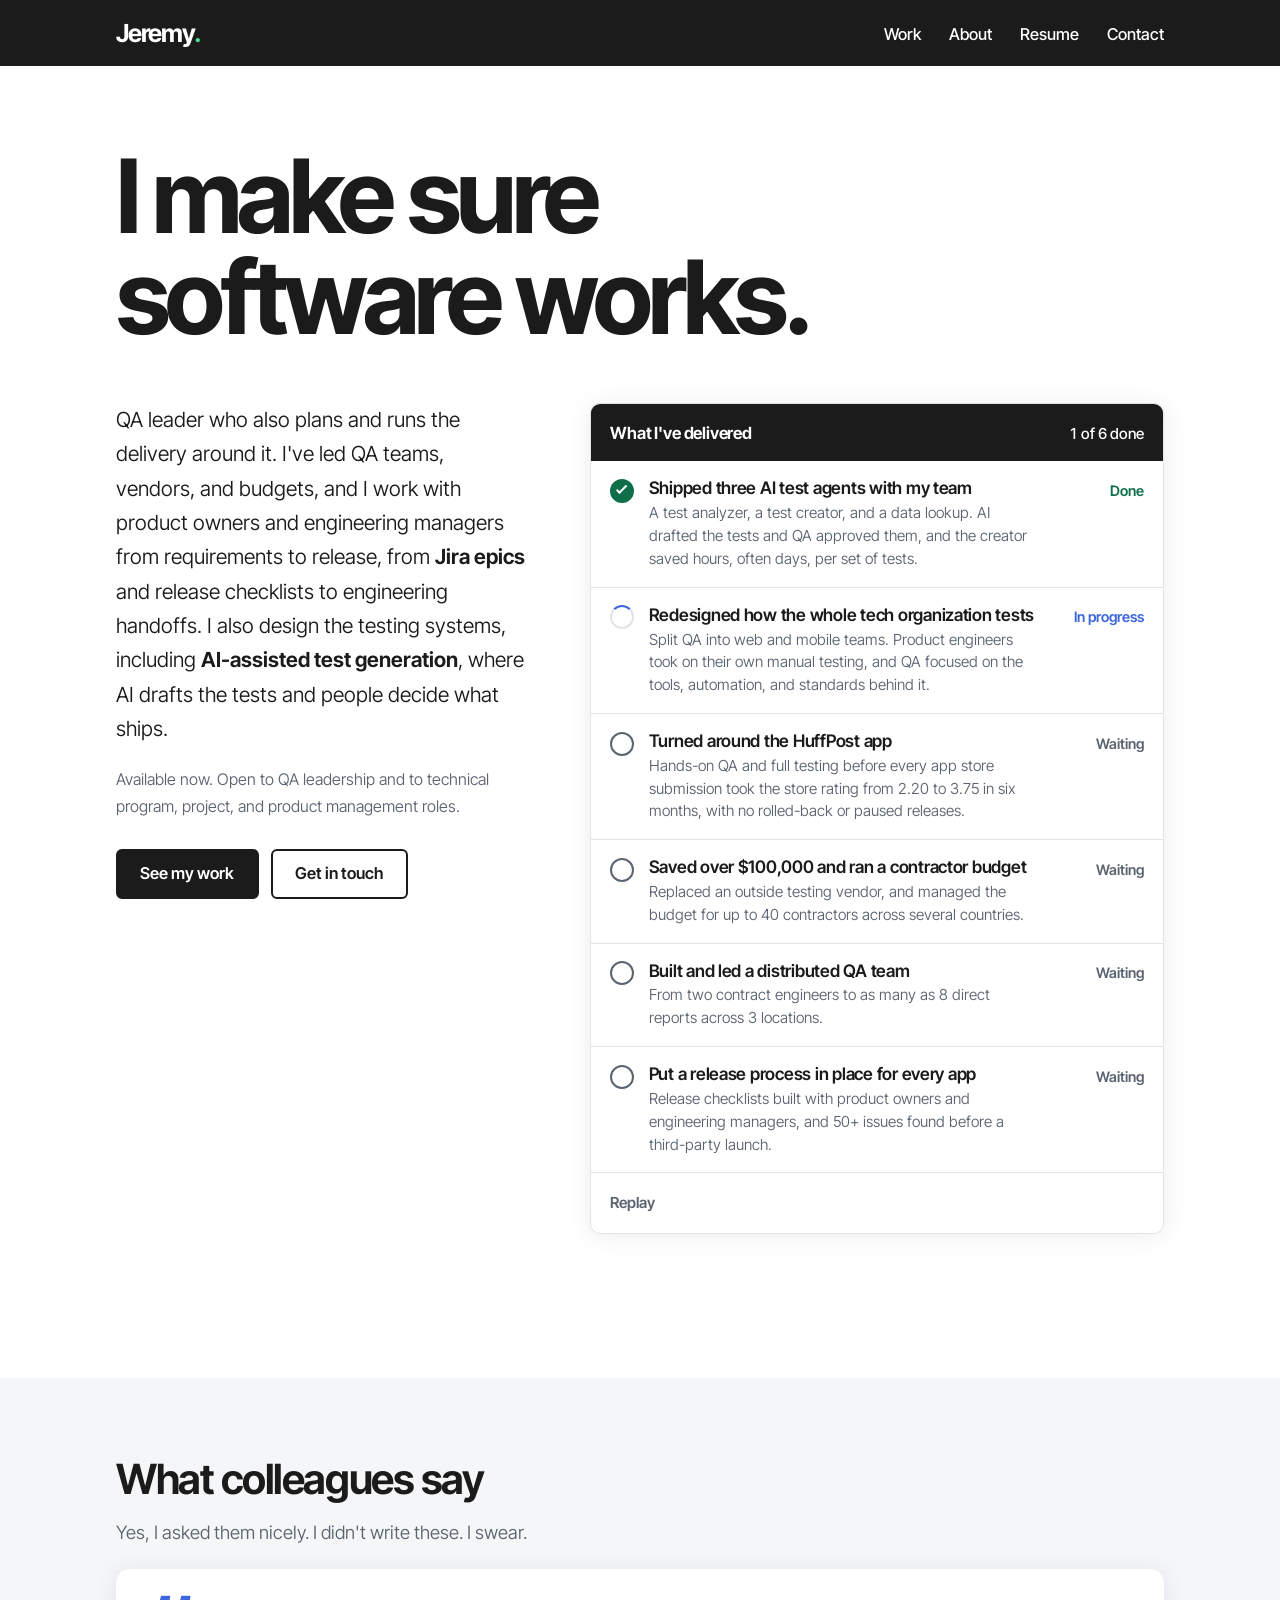
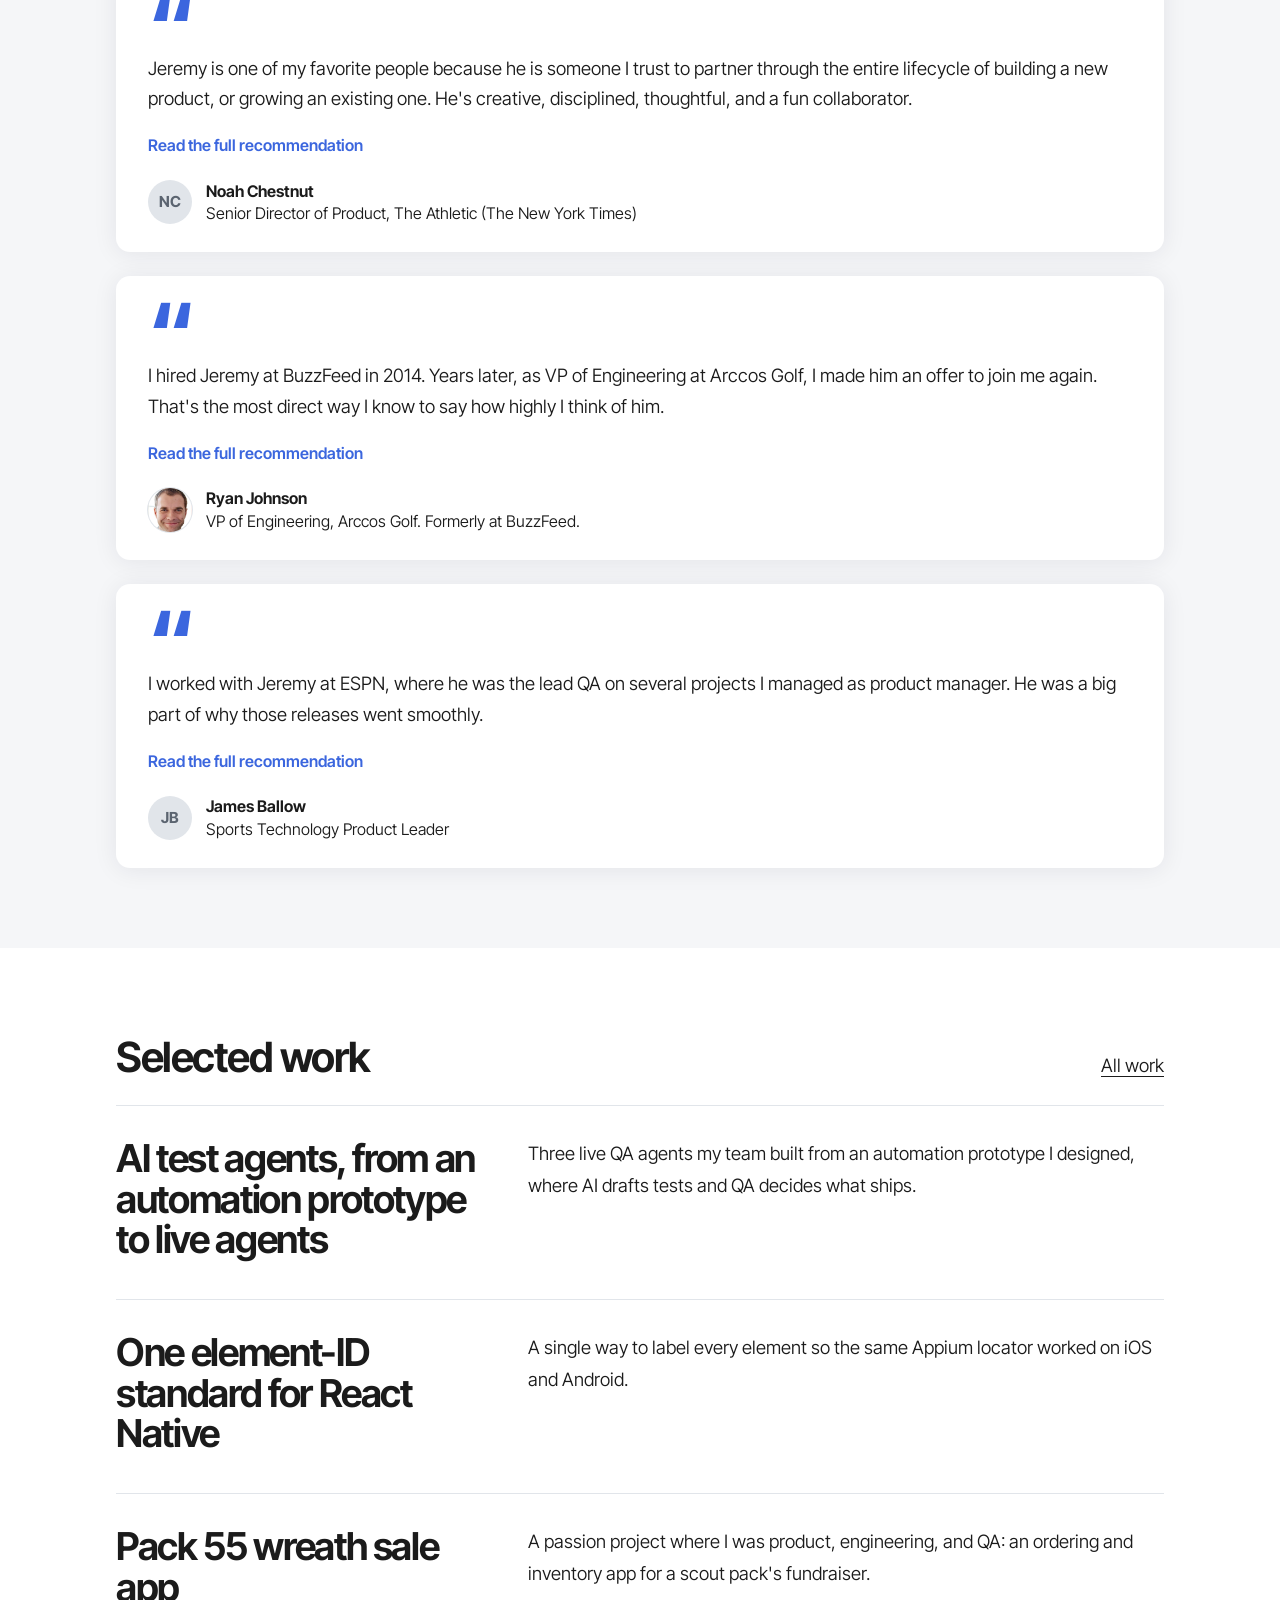
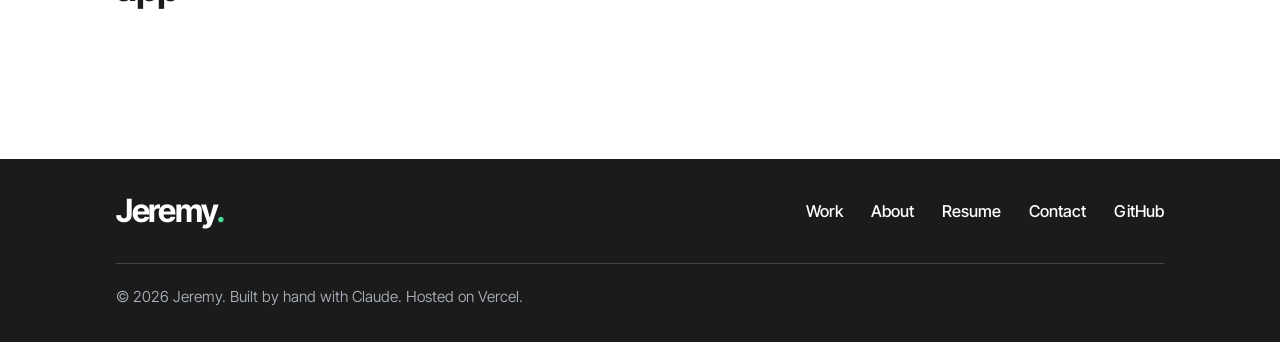
==== commit c60ad3e0: "Round savings figure to over $100,000 Co-Authored-By: Claude Sonnet 5.5 <noreply@anthropic.com> Clau" ====
--- a/index.html
+++ b/index.html
@@ -84,7 +84,7 @@
           <li class="run__row" data-state="passed">
             <span class="run__icon" aria-hidden="true"></span>
             <span>
-              <span class="run__name">Saved over $130,000 and ran a contractor budget</span>
+              <span class="run__name">Saved over $100,000 and ran a contractor budget</span>
               <span class="run__detail">Replaced an outside testing vendor, and managed the budget for up to 40 contractors across several countries.</span>
             </span>
             <span class="run__status">Done</span>
@@ -211,5 +211,6 @@
 
 <script src="/assets/app.js" defer></script>
 <script src="/assets/testimonials.js" defer></script>
+<script defer src="/_vercel/insights/script.js"></script>
 </body>
 </html>
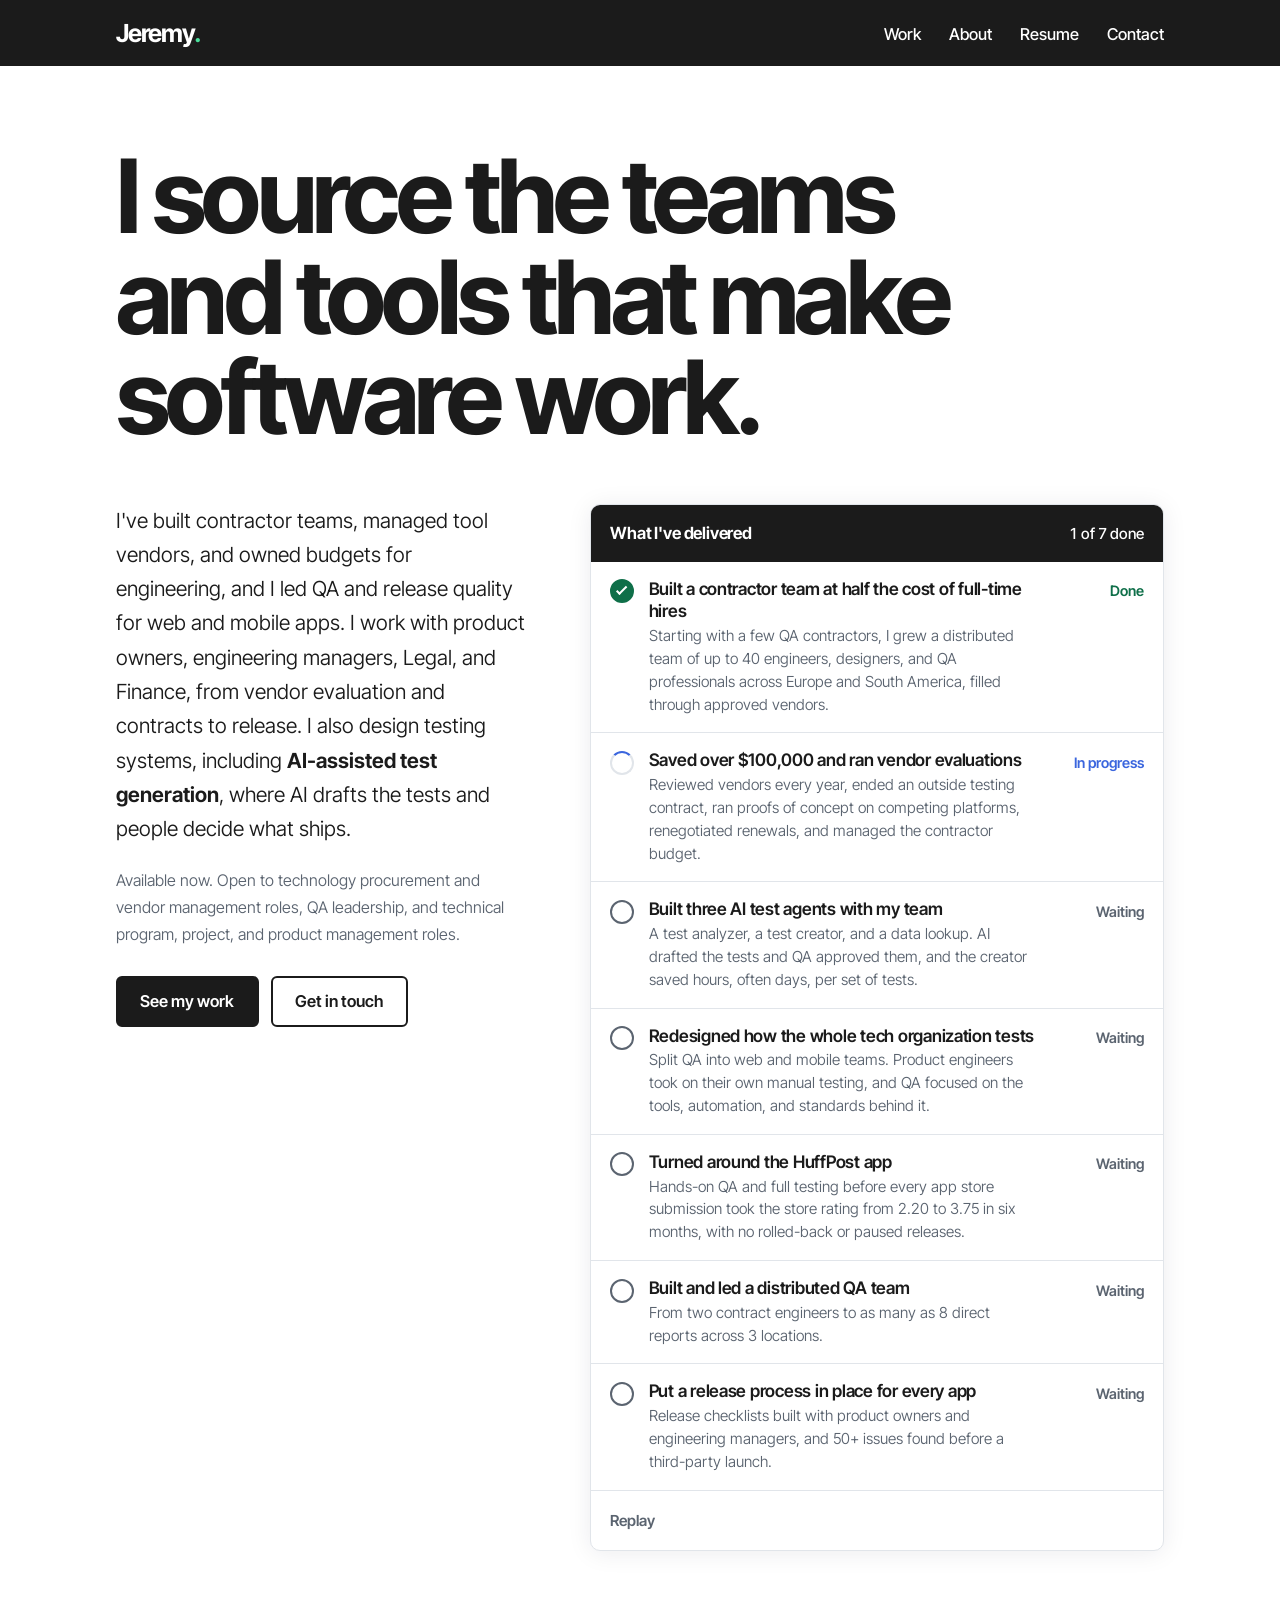
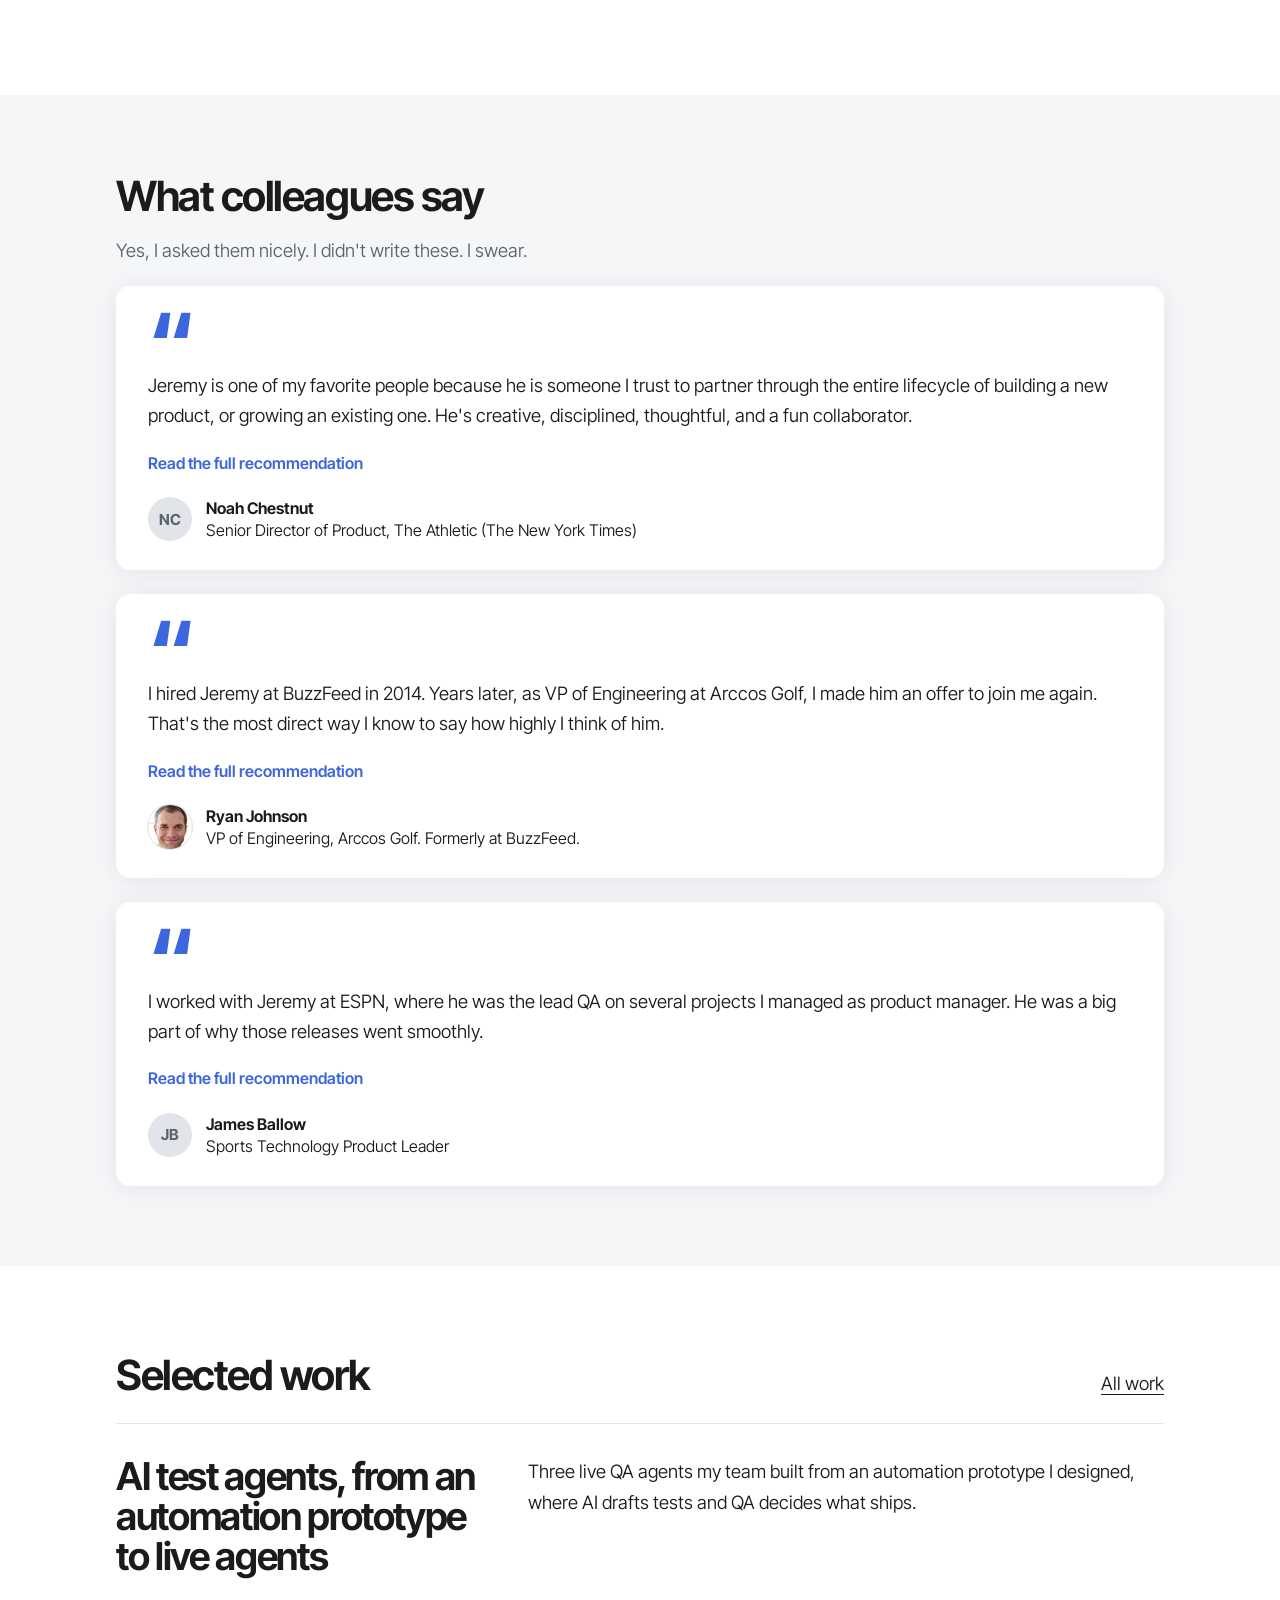
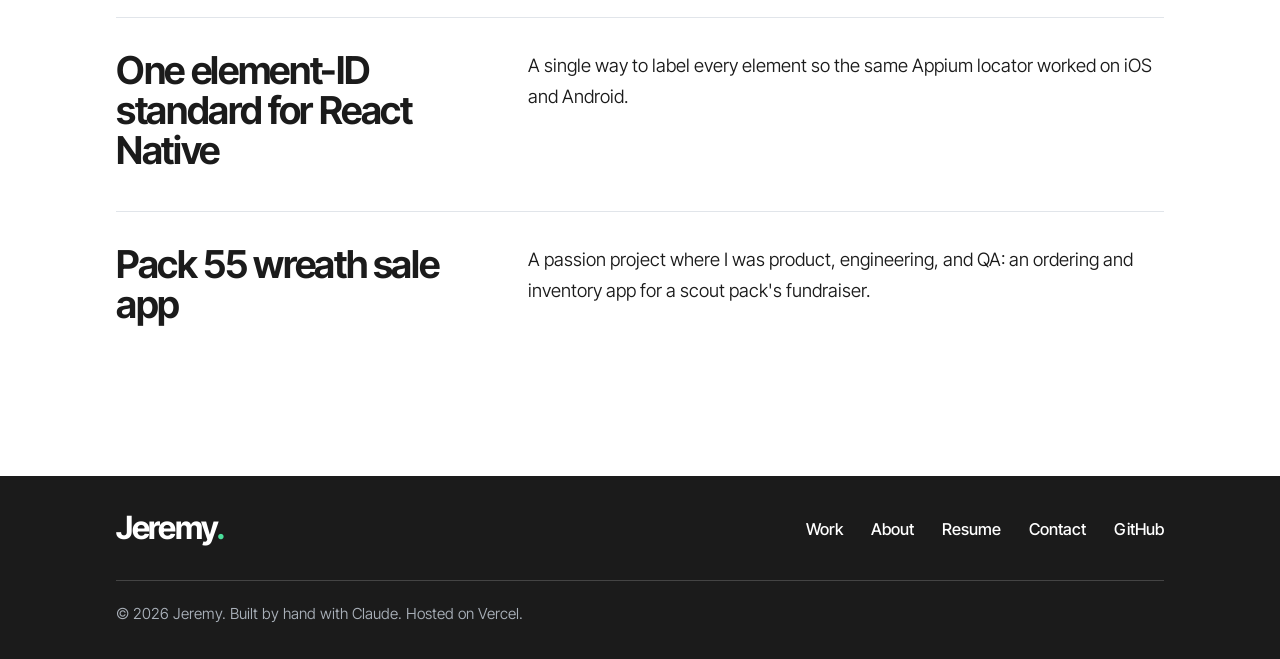
==== commit d12cfd7a: "Broaden site positioning to procurement, vendor management, and QA Retitle and reword the home page " ====
--- a/index.html
+++ b/index.html
@@ -3,12 +3,12 @@
 <head>
 <meta charset="utf-8">
 <meta name="viewport" content="width=device-width, initial-scale=1">
-<title>Jeremy | Quality &amp; Technical Program Leader</title>
-<meta name="description" content="QA leader who also plans and runs delivery: requirements to release with product and engineering, plus teams, vendors, budgets, and AI-assisted testing.">
+<title>Jeremy | Vendor Management, Contractor Teams &amp; Quality Leadership</title>
+<meta name="description" content="Technology procurement and vendor management leader with a quality engineering background: contractor teams, tool vendors, budgets, and release quality.">
 <meta property="og:type" content="website">
 <meta property="og:site_name" content="Jeremy">
-<meta property="og:title" content="Jeremy | Quality &amp; Technical Program Leader">
-<meta property="og:description" content="QA leader who also plans and runs delivery: requirements to release with product and engineering, plus teams, vendors, budgets, and AI-assisted testing.">
+<meta property="og:title" content="Jeremy | Vendor Management, Contractor Teams &amp; Quality Leadership">
+<meta property="og:description" content="Technology procurement and vendor management leader with a quality engineering background: contractor teams, tool vendors, budgets, and release quality.">
 <meta property="og:image" content="https://www.jeremy-back.com/assets/og-image.png">
 <meta property="og:image:width" content="1200">
 <meta property="og:image:height" content="630">
@@ -39,12 +39,12 @@
 
 <main id="main">
   <section class="hero wrap">
-    <h1 class="hero__title">I make sure software works.</h1>
+    <h1 class="hero__title">I source the teams and tools that make software work.</h1>
 
     <div class="hero__grid">
       <div class="hero__intro">
-        <p class="lede">QA leader who also plans and runs the delivery around it. I've led QA teams, vendors, and budgets, and I work with product owners and engineering managers from requirements to release, from <strong>Jira epics</strong> and release checklists to engineering handoffs. I also design the testing systems, including <strong>AI-assisted test generation</strong>, where AI drafts the tests and people decide what ships.</p>
-        <p class="hero__open">Available now. Open to QA leadership and to technical program, project, and product management roles.</p>
+        <p class="lede">I've built contractor teams, managed tool vendors, and owned budgets for engineering, and I led QA and release quality for web and mobile apps. I work with product owners, engineering managers, Legal, and Finance, from vendor evaluation and contracts to release. I also design testing systems, including <strong>AI-assisted test generation</strong>, where AI drafts the tests and people decide what ships.</p>
+        <p class="hero__open">Available now. Open to technology procurement and vendor management roles, QA leadership, and technical program, project, and product management roles.</p>
         <div class="actions">
           <a class="btn" href="/work">See my work</a>
           <a class="btn btn--plain" href="/contact">Get in touch</a>
@@ -60,7 +60,23 @@
           <li class="run__row" data-state="passed">
             <span class="run__icon" aria-hidden="true"></span>
             <span>
-              <span class="run__name">Shipped three AI test agents with my team</span>
+              <span class="run__name">Built a contractor team at half the cost of full-time hires</span>
+              <span class="run__detail">Starting with a few QA contractors, I grew a distributed team of up to 40 engineers, designers, and QA professionals across Europe and South America, filled through approved vendors.</span>
+            </span>
+            <span class="run__status">Done</span>
+          </li>
+          <li class="run__row" data-state="passed">
+            <span class="run__icon" aria-hidden="true"></span>
+            <span>
+              <span class="run__name">Saved over $100,000 and ran vendor evaluations</span>
+              <span class="run__detail">Reviewed vendors every year, ended an outside testing contract, ran proofs of concept on competing platforms, renegotiated renewals, and managed the contractor budget.</span>
+            </span>
+            <span class="run__status">Done</span>
+          </li>
+          <li class="run__row" data-state="passed">
+            <span class="run__icon" aria-hidden="true"></span>
+            <span>
+              <span class="run__name">Built three AI test agents with my team</span>
               <span class="run__detail">A test analyzer, a test creator, and a data lookup. AI drafted the tests and QA approved them, and the creator saved hours, often days, per set of tests.</span>
             </span>
             <span class="run__status">Done</span>
@@ -78,14 +94,6 @@
             <span>
               <span class="run__name">Turned around the HuffPost app</span>
               <span class="run__detail">Hands-on QA and full testing before every app store submission took the store rating from 2.20 to 3.75 in six months, with no rolled-back or paused releases.</span>
-            </span>
-            <span class="run__status">Done</span>
-          </li>
-          <li class="run__row" data-state="passed">
-            <span class="run__icon" aria-hidden="true"></span>
-            <span>
-              <span class="run__name">Saved over $100,000 and ran a contractor budget</span>
-              <span class="run__detail">Replaced an outside testing vendor, and managed the budget for up to 40 contractors across several countries.</span>
             </span>
             <span class="run__status">Done</span>
           </li>
